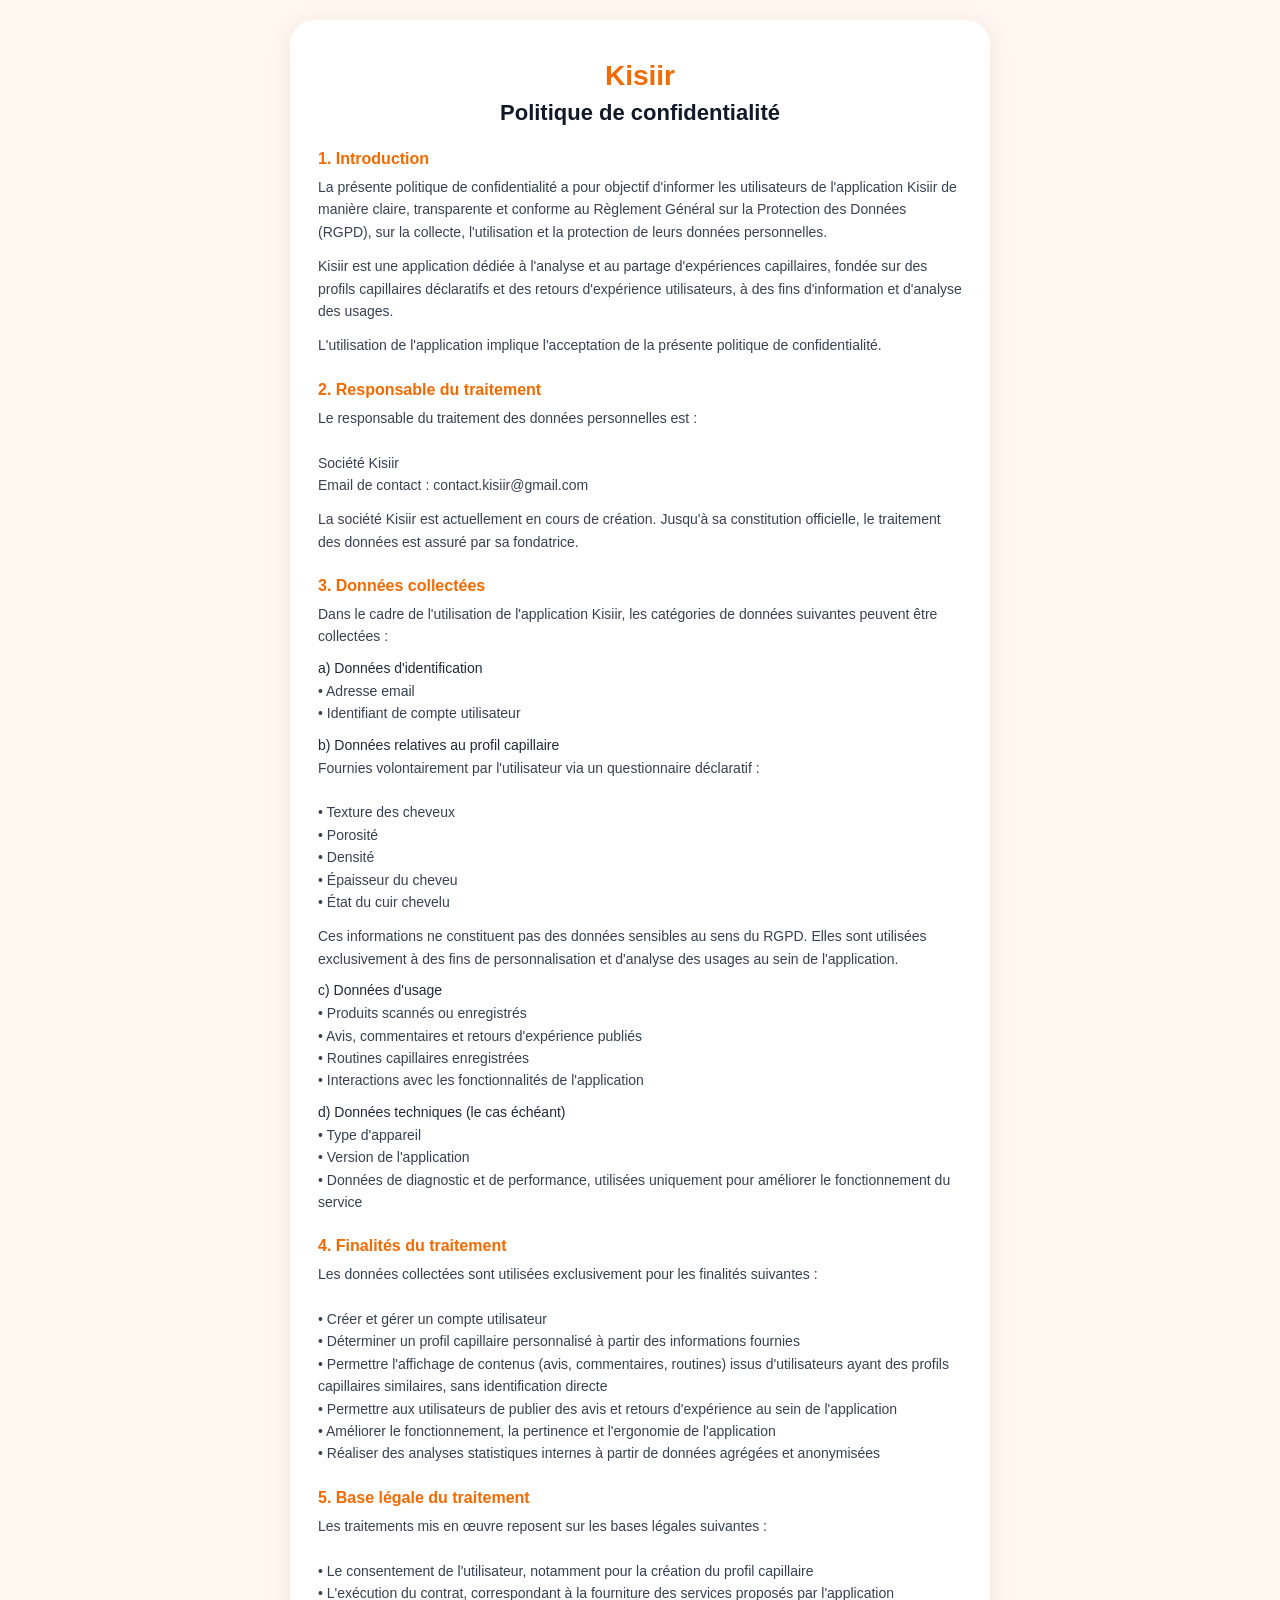
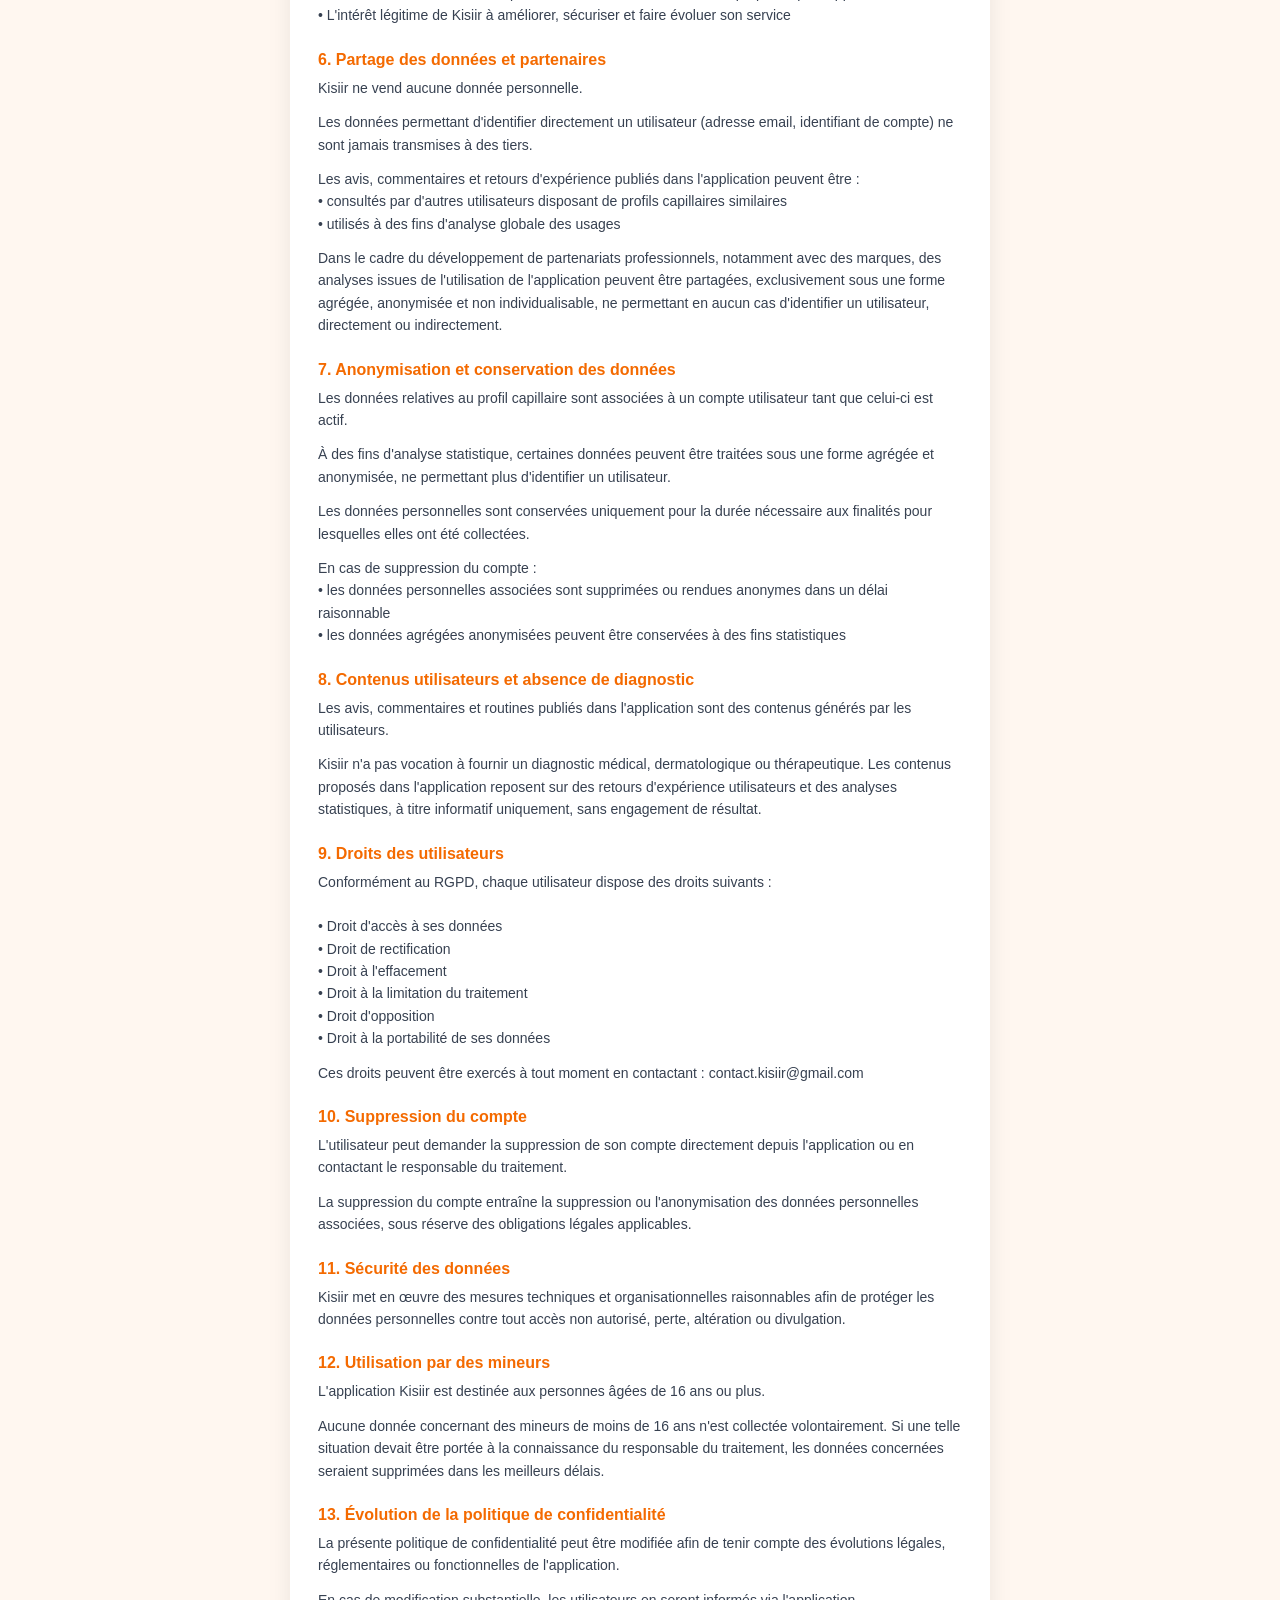
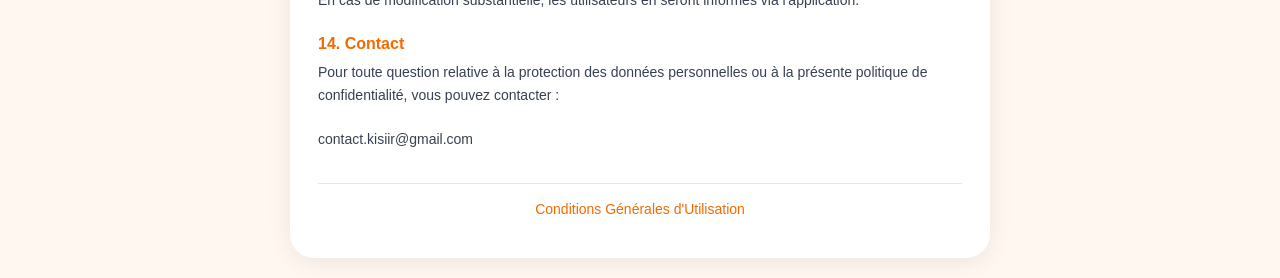
==== privacy.html @ 33e9aeab "feat: add privacy policy and terms of use pages - privacy.html: politique de confidentialité (RGPD c" ====
<!DOCTYPE html>
<html lang="fr">
<head>
  <meta charset="UTF-8" />
  <meta name="viewport" content="width=device-width, initial-scale=1.0" />
  <title>Politique de confidentialité — Kisiir</title>
  <style>
    * { margin: 0; padding: 0; box-sizing: border-box; }
    body {
      font-family: -apple-system, BlinkMacSystemFont, 'Segoe UI', Roboto, sans-serif;
      background: #FFF7F0;
      color: #111827;
      min-height: 100vh;
      padding: 20px;
    }
    .container {
      background: #fff;
      border-radius: 24px;
      padding: 40px 28px;
      max-width: 700px;
      margin: 0 auto;
      box-shadow: 0 4px 24px rgba(0,0,0,0.08);
    }
    .logo {
      text-align: center;
      font-size: 28px;
      font-weight: 700;
      color: #F46A00;
      margin-bottom: 8px;
    }
    h1 {
      font-size: 22px;
      font-weight: 600;
      text-align: center;
      margin-bottom: 24px;
    }
    h2 {
      font-size: 16px;
      font-weight: 600;
      color: #F46A00;
      margin-top: 24px;
      margin-bottom: 8px;
    }
    h3 {
      font-size: 14px;
      font-weight: 500;
      color: #1F2937;
      margin-top: 12px;
      margin-bottom: 4px;
    }
    p {
      font-size: 14px;
      color: #374151;
      line-height: 1.6;
      margin-bottom: 12px;
    }
    .footer {
      text-align: center;
      margin-top: 32px;
      padding-top: 16px;
      border-top: 1px solid #E5E7EB;
    }
    .footer a {
      color: #F46A00;
      text-decoration: none;
      font-size: 14px;
      font-weight: 500;
    }
    .footer a:hover { text-decoration: underline; }
  </style>
</head>
<body>
  <div class="container">
    <div class="logo">Kisiir</div>
    <h1>Politique de confidentialité</h1>

    <h2>1. Introduction</h2>
    <p>
      La présente politique de confidentialité a pour objectif d'informer les utilisateurs de l'application Kisiir de manière claire, transparente et conforme au Règlement Général sur la Protection des Données (RGPD), sur la collecte, l'utilisation et la protection de leurs données personnelles.
    </p>
    <p>
      Kisiir est une application dédiée à l'analyse et au partage d'expériences capillaires, fondée sur des profils capillaires déclaratifs et des retours d'expérience utilisateurs, à des fins d'information et d'analyse des usages.
    </p>
    <p>
      L'utilisation de l'application implique l'acceptation de la présente politique de confidentialité.
    </p>

    <h2>2. Responsable du traitement</h2>
    <p>
      Le responsable du traitement des données personnelles est :<br><br>
      Société Kisiir<br>
      Email de contact : contact.kisiir@gmail.com
    </p>
    <p>
      La société Kisiir est actuellement en cours de création. Jusqu'à sa constitution officielle, le traitement des données est assuré par sa fondatrice.
    </p>

    <h2>3. Données collectées</h2>
    <p>
      Dans le cadre de l'utilisation de l'application Kisiir, les catégories de données suivantes peuvent être collectées :
    </p>
    <h3>a) Données d'identification</h3>
    <p>
      • Adresse email<br>
      • Identifiant de compte utilisateur
    </p>
    <h3>b) Données relatives au profil capillaire</h3>
    <p>
      Fournies volontairement par l'utilisateur via un questionnaire déclaratif :<br><br>
      • Texture des cheveux<br>
      • Porosité<br>
      • Densité<br>
      • Épaisseur du cheveu<br>
      • État du cuir chevelu
    </p>
    <p>
      Ces informations ne constituent pas des données sensibles au sens du RGPD. Elles sont utilisées exclusivement à des fins de personnalisation et d'analyse des usages au sein de l'application.
    </p>
    <h3>c) Données d'usage</h3>
    <p>
      • Produits scannés ou enregistrés<br>
      • Avis, commentaires et retours d'expérience publiés<br>
      • Routines capillaires enregistrées<br>
      • Interactions avec les fonctionnalités de l'application
    </p>
    <h3>d) Données techniques (le cas échéant)</h3>
    <p>
      • Type d'appareil<br>
      • Version de l'application<br>
      • Données de diagnostic et de performance, utilisées uniquement pour améliorer le fonctionnement du service
    </p>

    <h2>4. Finalités du traitement</h2>
    <p>
      Les données collectées sont utilisées exclusivement pour les finalités suivantes :<br><br>
      • Créer et gérer un compte utilisateur<br>
      • Déterminer un profil capillaire personnalisé à partir des informations fournies<br>
      • Permettre l'affichage de contenus (avis, commentaires, routines) issus d'utilisateurs ayant des profils capillaires similaires, sans identification directe<br>
      • Permettre aux utilisateurs de publier des avis et retours d'expérience au sein de l'application<br>
      • Améliorer le fonctionnement, la pertinence et l'ergonomie de l'application<br>
      • Réaliser des analyses statistiques internes à partir de données agrégées et anonymisées
    </p>

    <h2>5. Base légale du traitement</h2>
    <p>
      Les traitements mis en œuvre reposent sur les bases légales suivantes :<br><br>
      • Le consentement de l'utilisateur, notamment pour la création du profil capillaire<br>
      • L'exécution du contrat, correspondant à la fourniture des services proposés par l'application<br>
      • L'intérêt légitime de Kisiir à améliorer, sécuriser et faire évoluer son service
    </p>

    <h2>6. Partage des données et partenaires</h2>
    <p>
      Kisiir ne vend aucune donnée personnelle.
    </p>
    <p>
      Les données permettant d'identifier directement un utilisateur (adresse email, identifiant de compte) ne sont jamais transmises à des tiers.
    </p>
    <p>
      Les avis, commentaires et retours d'expérience publiés dans l'application peuvent être :<br>
      • consultés par d'autres utilisateurs disposant de profils capillaires similaires<br>
      • utilisés à des fins d'analyse globale des usages
    </p>
    <p>
      Dans le cadre du développement de partenariats professionnels, notamment avec des marques, des analyses issues de l'utilisation de l'application peuvent être partagées, exclusivement sous une forme agrégée, anonymisée et non individualisable, ne permettant en aucun cas d'identifier un utilisateur, directement ou indirectement.
    </p>

    <h2>7. Anonymisation et conservation des données</h2>
    <p>
      Les données relatives au profil capillaire sont associées à un compte utilisateur tant que celui-ci est actif.
    </p>
    <p>
      À des fins d'analyse statistique, certaines données peuvent être traitées sous une forme agrégée et anonymisée, ne permettant plus d'identifier un utilisateur.
    </p>
    <p>
      Les données personnelles sont conservées uniquement pour la durée nécessaire aux finalités pour lesquelles elles ont été collectées.
    </p>
    <p>
      En cas de suppression du compte :<br>
      • les données personnelles associées sont supprimées ou rendues anonymes dans un délai raisonnable<br>
      • les données agrégées anonymisées peuvent être conservées à des fins statistiques
    </p>

    <h2>8. Contenus utilisateurs et absence de diagnostic</h2>
    <p>
      Les avis, commentaires et routines publiés dans l'application sont des contenus générés par les utilisateurs.
    </p>
    <p>
      Kisiir n'a pas vocation à fournir un diagnostic médical, dermatologique ou thérapeutique. Les contenus proposés dans l'application reposent sur des retours d'expérience utilisateurs et des analyses statistiques, à titre informatif uniquement, sans engagement de résultat.
    </p>

    <h2>9. Droits des utilisateurs</h2>
    <p>
      Conformément au RGPD, chaque utilisateur dispose des droits suivants :<br><br>
      • Droit d'accès à ses données<br>
      • Droit de rectification<br>
      • Droit à l'effacement<br>
      • Droit à la limitation du traitement<br>
      • Droit d'opposition<br>
      • Droit à la portabilité de ses données
    </p>
    <p>
      Ces droits peuvent être exercés à tout moment en contactant : contact.kisiir@gmail.com
    </p>

    <h2>10. Suppression du compte</h2>
    <p>
      L'utilisateur peut demander la suppression de son compte directement depuis l'application ou en contactant le responsable du traitement.
    </p>
    <p>
      La suppression du compte entraîne la suppression ou l'anonymisation des données personnelles associées, sous réserve des obligations légales applicables.
    </p>

    <h2>11. Sécurité des données</h2>
    <p>
      Kisiir met en œuvre des mesures techniques et organisationnelles raisonnables afin de protéger les données personnelles contre tout accès non autorisé, perte, altération ou divulgation.
    </p>

    <h2>12. Utilisation par des mineurs</h2>
    <p>
      L'application Kisiir est destinée aux personnes âgées de 16 ans ou plus.
    </p>
    <p>
      Aucune donnée concernant des mineurs de moins de 16 ans n'est collectée volontairement. Si une telle situation devait être portée à la connaissance du responsable du traitement, les données concernées seraient supprimées dans les meilleurs délais.
    </p>

    <h2>13. Évolution de la politique de confidentialité</h2>
    <p>
      La présente politique de confidentialité peut être modifiée afin de tenir compte des évolutions légales, réglementaires ou fonctionnelles de l'application.
    </p>
    <p>
      En cas de modification substantielle, les utilisateurs en seront informés via l'application.
    </p>

    <h2>14. Contact</h2>
    <p>
      Pour toute question relative à la protection des données personnelles ou à la présente politique de confidentialité, vous pouvez contacter :<br><br>
      contact.kisiir@gmail.com
    </p>

    <div class="footer">
      <a href="/terms">Conditions Générales d'Utilisation</a>
    </div>
  </div>
</body>
</html>
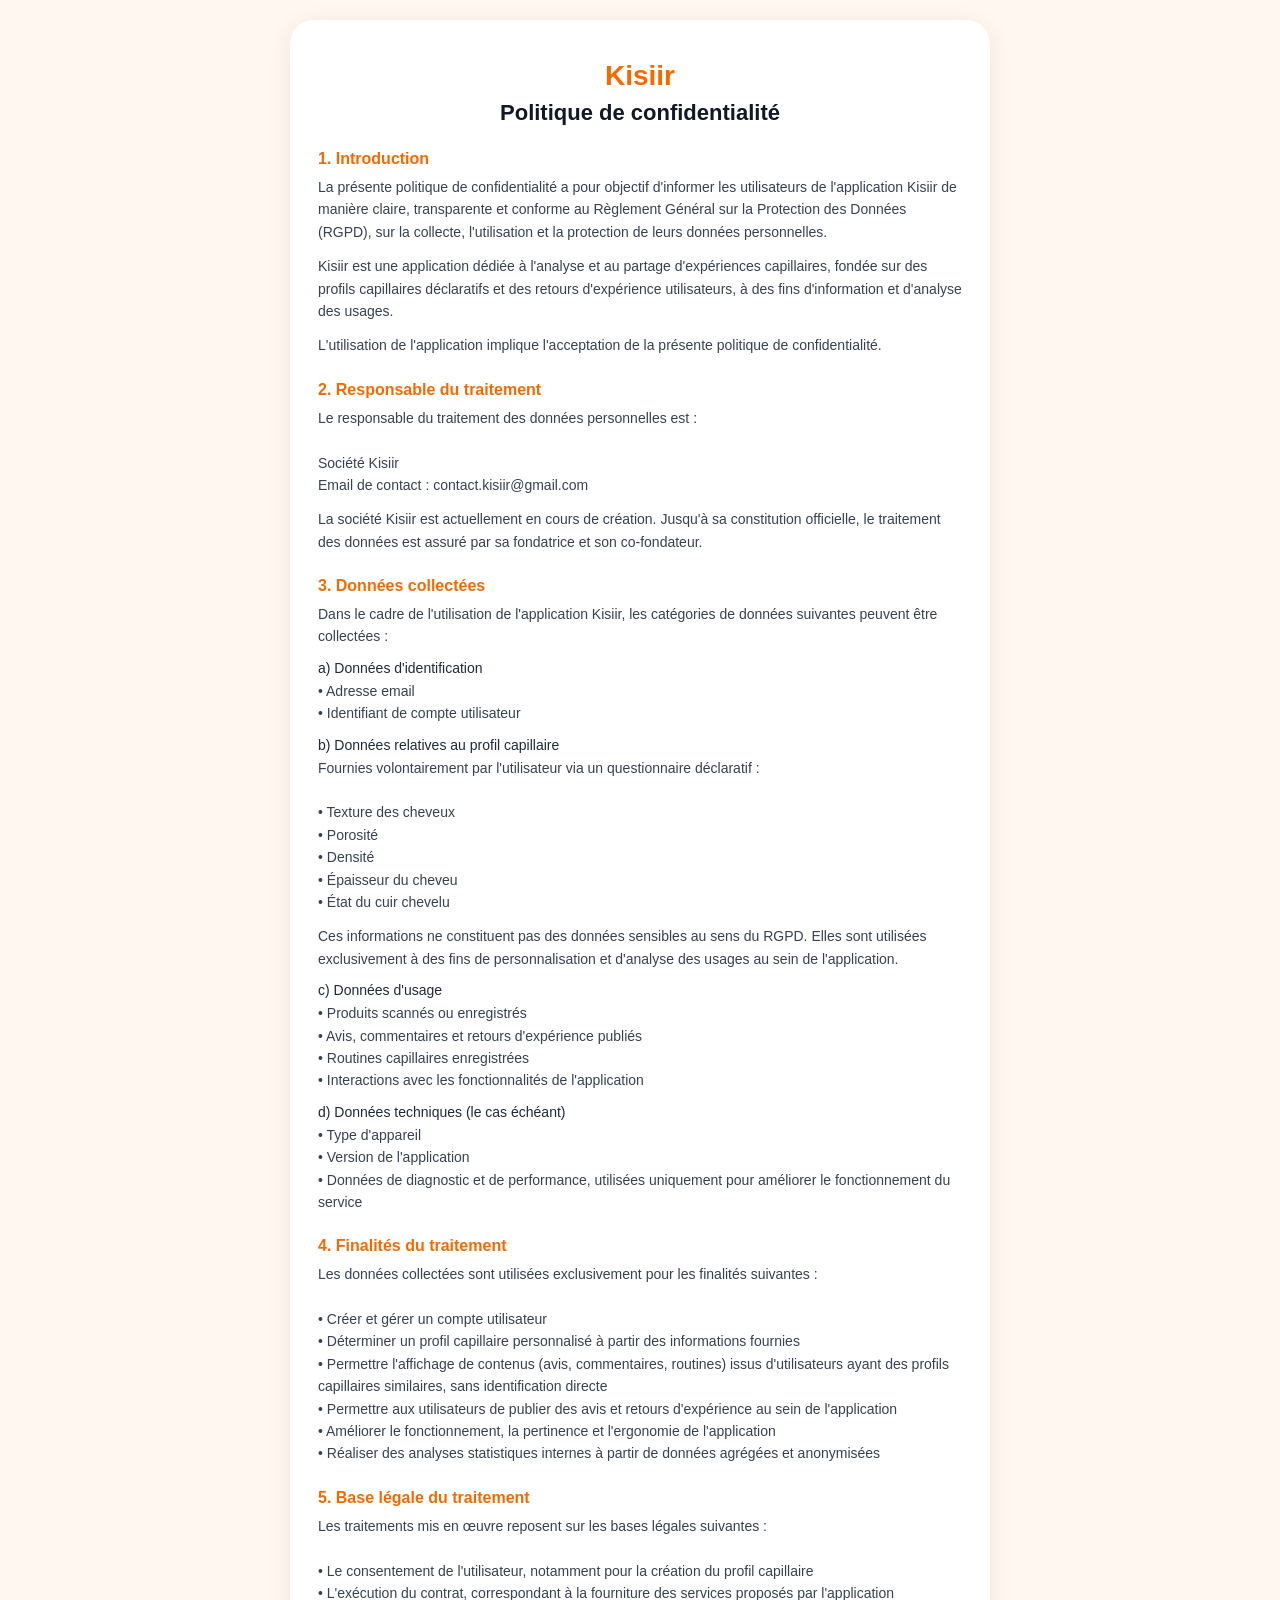
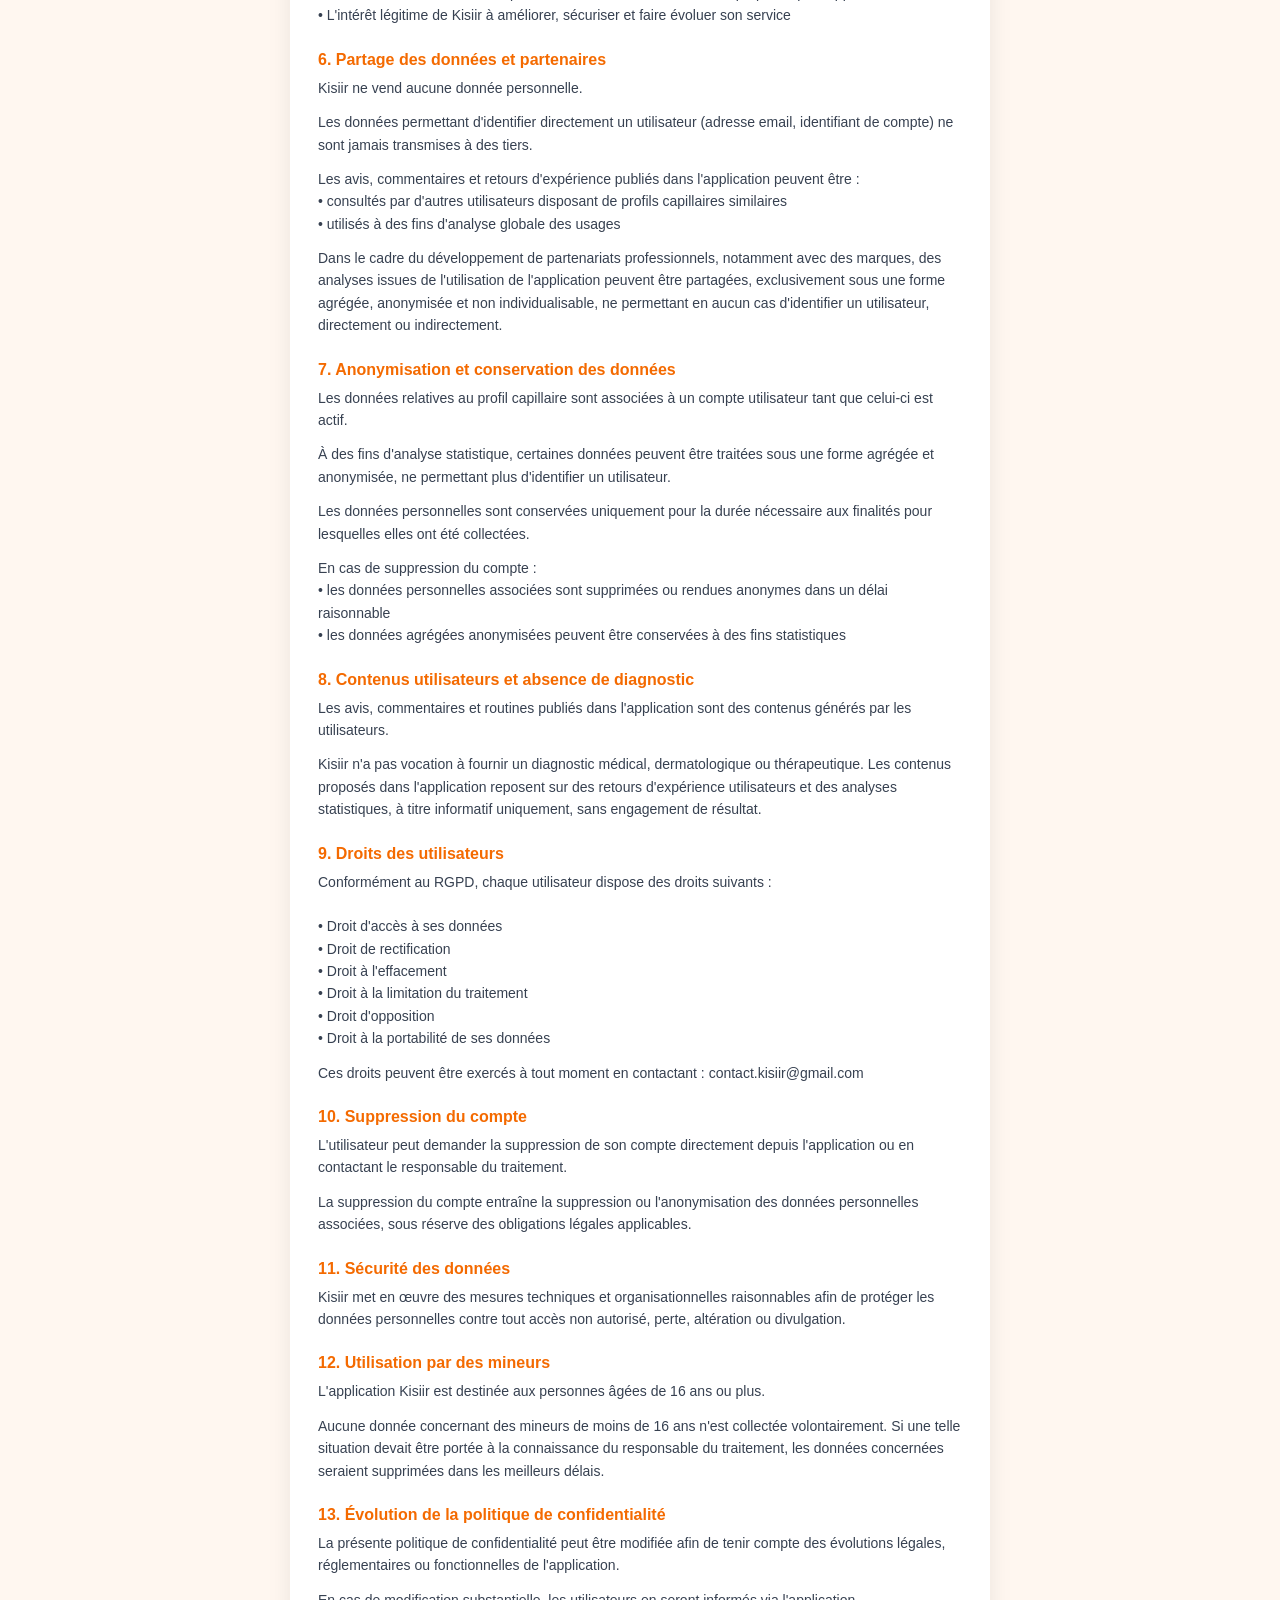
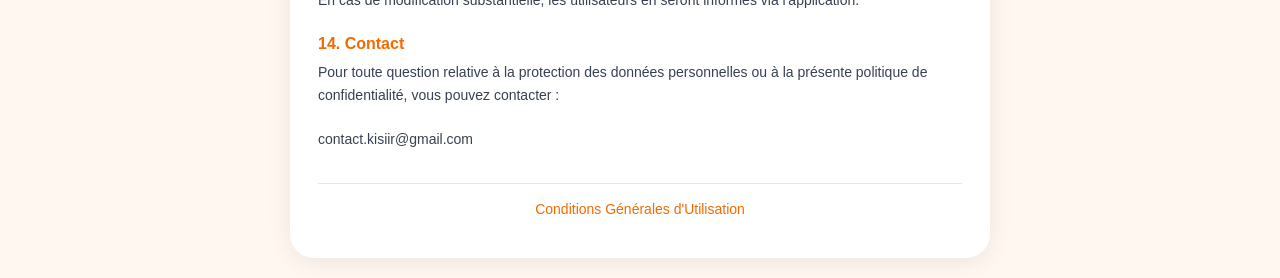
==== commit c82dc256: "docs: ajout co-fondateur dans politique de confidentialité et CGU Co-Authored-By: Claude Opus 4.6 (1" ====
--- a/privacy.html
+++ b/privacy.html
@@ -92,7 +92,7 @@
       Email de contact : contact.kisiir@gmail.com
     </p>
     <p>
-      La société Kisiir est actuellement en cours de création. Jusqu'à sa constitution officielle, le traitement des données est assuré par sa fondatrice.
+      La société Kisiir est actuellement en cours de création. Jusqu'à sa constitution officielle, le traitement des données est assuré par sa fondatrice et son co-fondateur.
     </p>
 
     <h2>3. Données collectées</h2>
